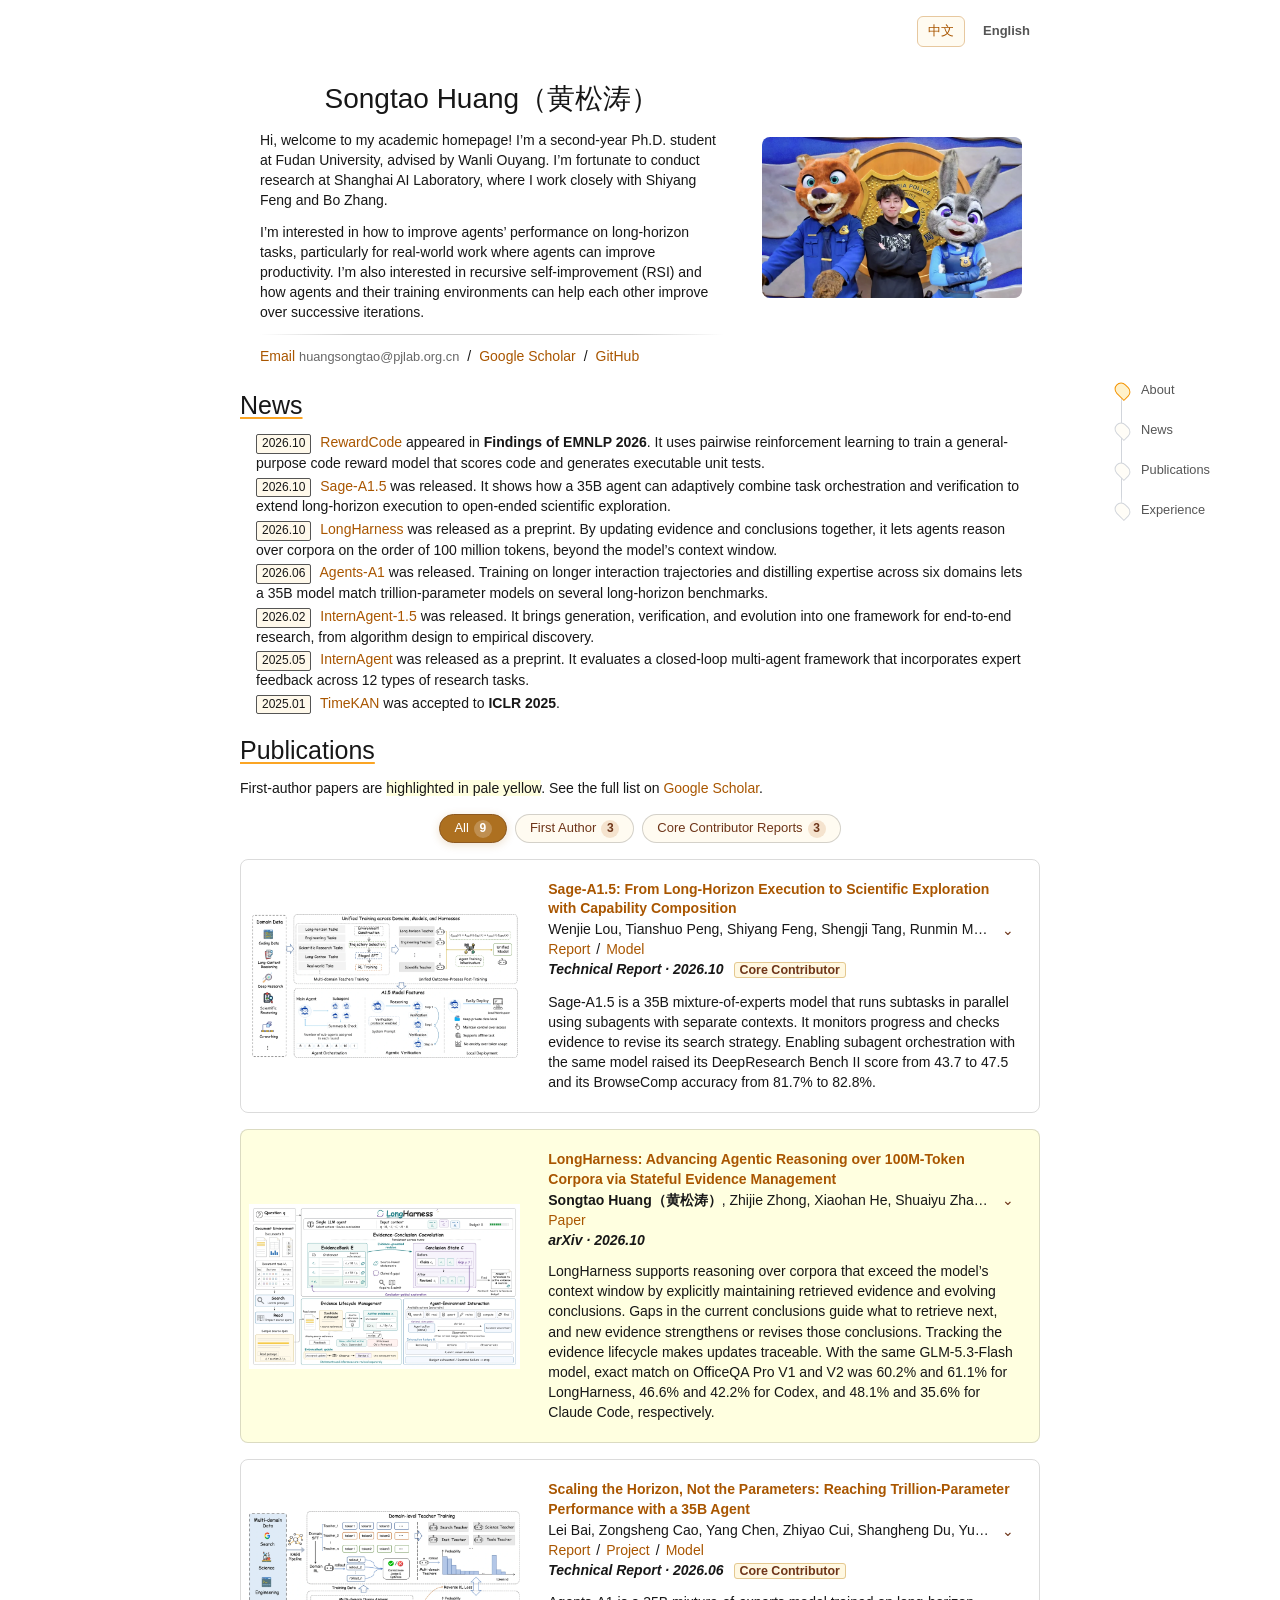
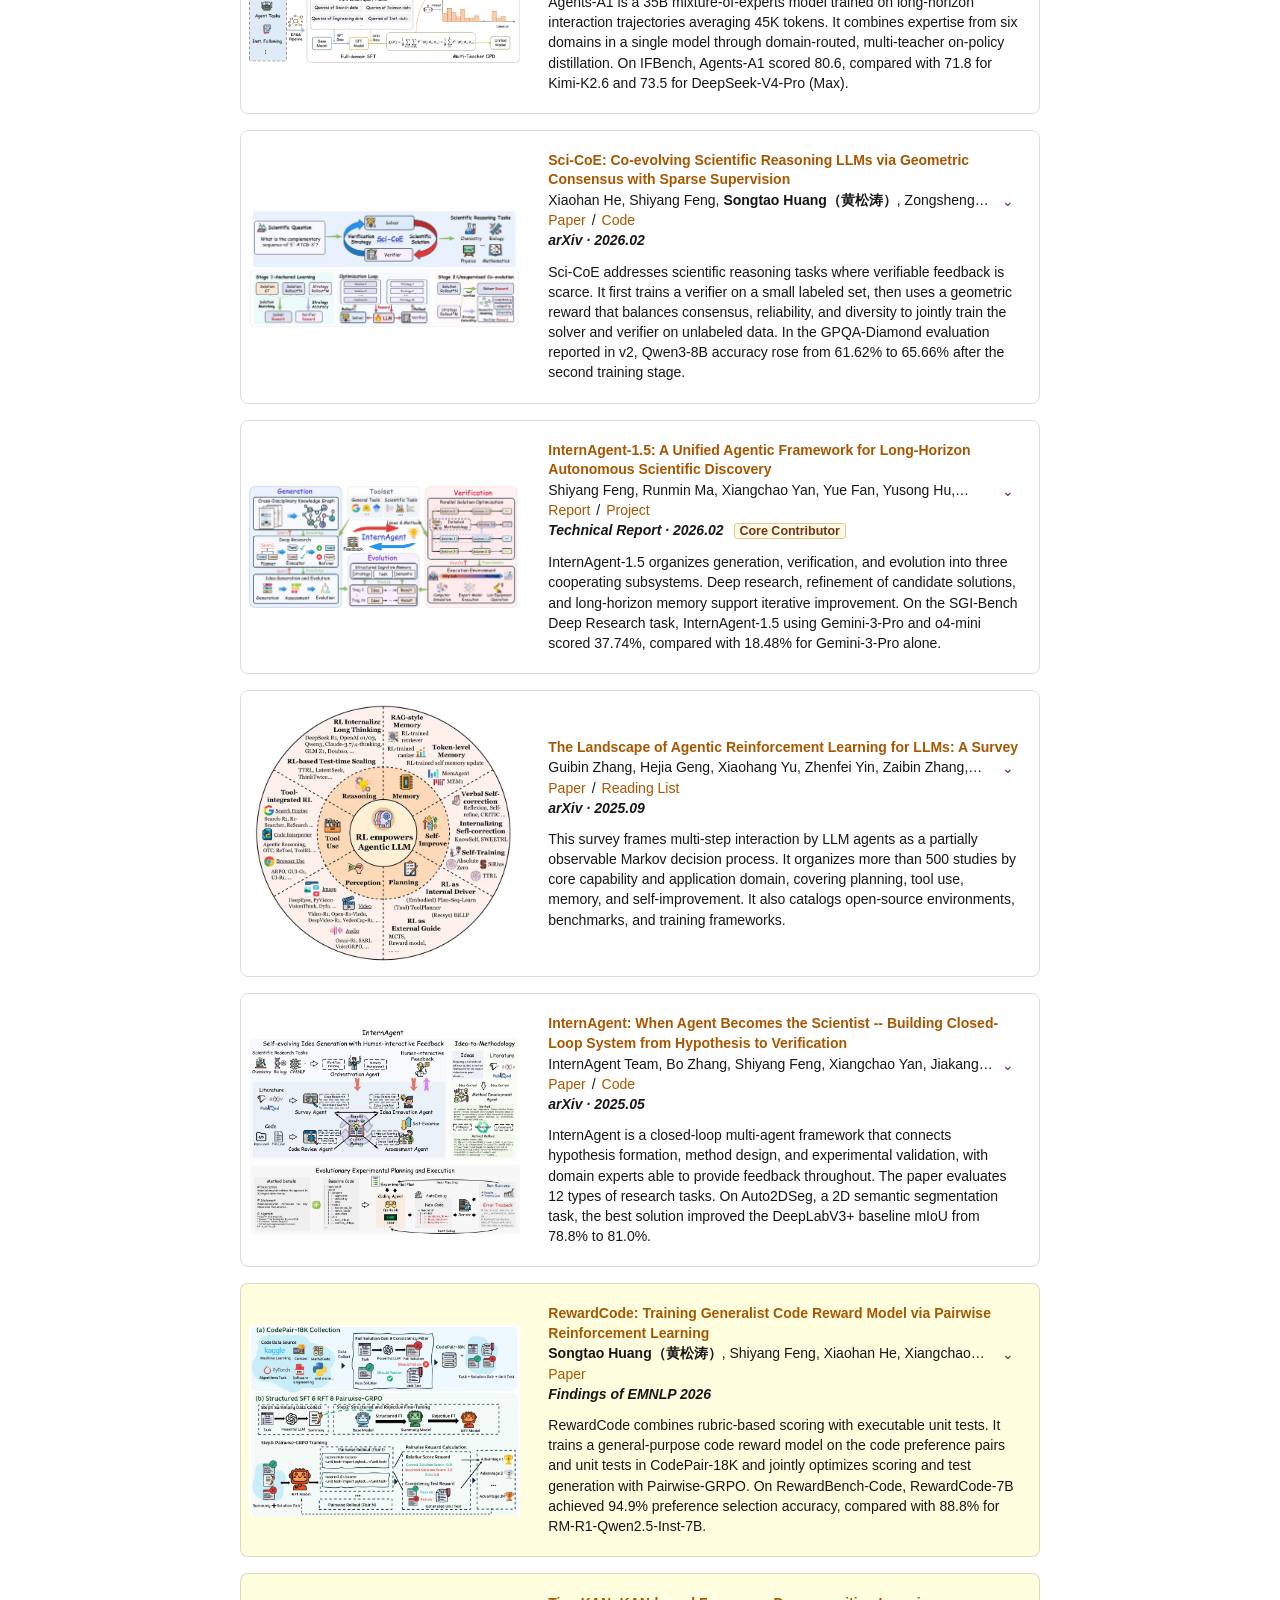
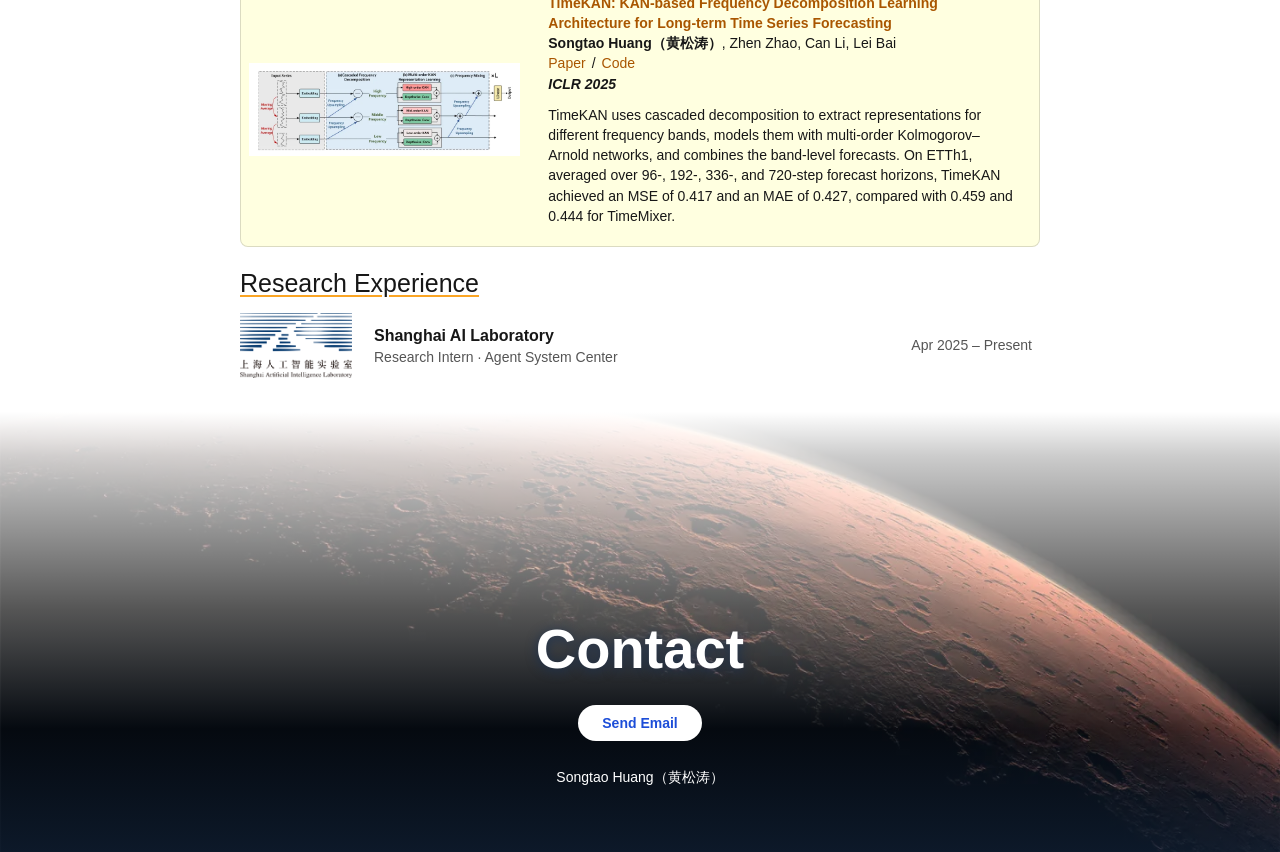
==== index.html @ 09bb874c "Publish academic homepage" ====
<!doctype html>
<html lang="en">
<head>
  <meta charset="utf-8">
  <meta name="viewport" content="width=device-width, initial-scale=1">
  <meta name="description" content="Songtao Huang（黄松涛）’s academic homepage. Research interests include long-horizon agents, agents for real-world work, and recursive self-improvement of agents and their training environments.">
  <meta name="theme-color" content="#ffffff">
  <title>Songtao Huang（黄松涛）</title>
  <link rel="stylesheet" href="stylesheet.css">
  <script src="homepage.js" defer></script>
</head>
<body>
  <a class="skip-link" href="#about">Skip to main content</a>

  <nav class="section-nav" aria-label="Section navigation">
    <a href="#about" aria-current="location">About</a>
    <a href="#news">News</a>
    <a href="#publications">Publications</a>
    <a href="#experience">Experience</a>
  </nav>

  <main class="page">
    <nav class="language-switch" aria-label="Page language">
      <a href="./zh.html" lang="zh-CN" hreflang="zh-CN">中文</a>
      <span aria-current="page">English</span>
    </nav>
    <header class="profile" id="about">
      <div class="profile-content">
        <h1><span lang="en">Songtao Huang</span><span lang="zh-CN">（黄松涛）</span></h1>
        <p>Hi, welcome to my academic homepage! I’m a second-year Ph.D. student at Fudan University, advised by Wanli Ouyang. I’m fortunate to conduct research at Shanghai AI Laboratory, where I work closely with Shiyang Feng and Bo Zhang.</p>
        <p class="bio">I’m interested in how to improve agents’ performance on long-horizon tasks, particularly for real-world work where agents can improve productivity. I’m also interested in recursive self-improvement (RSI) and how agents and their training environments can help each other improve over successive iterations.</p>
        <div class="profile-links" aria-label="Contact and profile links">
          <a href="mailto:huangsongtao@pjlab.org.cn">Email<span class="email-address">huangsongtao@pjlab.org.cn</span></a>
          <span aria-hidden="true">/</span>
          <a href="https://scholar.google.com/citations?user=_vXl5VAAAAAJ">Google Scholar</a>
          <span aria-hidden="true">/</span>
          <a href="https://github.com/huangst21">GitHub</a>
        </div>
      </div>
      <img class="profile-photo" src="media/profile-photo.webp" alt="Photo of Songtao Huang（黄松涛）" width="840" height="521">
    </header>

    <section class="section" id="news" aria-labelledby="news-title">
      <h2 id="news-title">News</h2>
      <ul class="news-list">
        <li><time datetime="2026-10">2026.10</time> <span><a href="#rewardcode">RewardCode</a> appeared in <strong>Findings of EMNLP 2026</strong>. It uses pairwise reinforcement learning to train a general-purpose code reward model that scores code and generates executable unit tests.</span></li>
        <li><time datetime="2026-10">2026.10</time> <span><a href="#sage">Sage-A1.5</a> was released. It shows how a 35B agent can adaptively combine task orchestration and verification to extend long-horizon execution to open-ended scientific exploration.</span></li>
        <li><time datetime="2026-10">2026.10</time> <span><a href="#longharness">LongHarness</a> was released as a preprint. By updating evidence and conclusions together, it lets agents reason over corpora on the order of 100 million tokens, beyond the model’s context window.</span></li>
        <li><time datetime="2026-06">2026.06</time> <span><a href="#agents">Agents-A1</a> was released. Training on longer interaction trajectories and distilling expertise across six domains lets a 35B model match trillion-parameter models on several long-horizon benchmarks.</span></li>
        <li><time datetime="2026-02">2026.02</time> <span><a href="#internagent">InternAgent-1.5</a> was released. It brings generation, verification, and evolution into one framework for end-to-end research, from algorithm design to empirical discovery.</span></li>
        <li><time datetime="2025-05">2025.05</time> <span><a href="#internagent-original">InternAgent</a> was released as a preprint. It evaluates a closed-loop multi-agent framework that incorporates expert feedback across 12 types of research tasks.</span></li>
        <li><time datetime="2025-01">2025.01</time> <span><a href="#timekan">TimeKAN</a> was accepted to <strong>ICLR 2025</strong>.</span></li>
      </ul>
    </section>

    <section class="section" id="publications" aria-labelledby="publications-title">
      <h2 id="publications-title">Publications</h2>
      <p class="publications-intro">First-author papers are <mark>highlighted in pale yellow</mark>. See the full list on <a href="https://scholar.google.com/citations?user=_vXl5VAAAAAJ">Google Scholar</a>.</p>
      <div class="filters" role="group" aria-label="Filter publications" hidden>
        <button type="button" data-filter="all" aria-pressed="true">All<span class="tag-count" aria-hidden="true">9</span></button>
        <button type="button" data-filter="first" aria-pressed="false">First Author<span class="tag-count" aria-hidden="true">3</span></button>
        <button type="button" data-filter="report" aria-pressed="false">Core Contributor Reports<span class="tag-count" aria-hidden="true">3</span></button>
      </div>
      <p id="filter-status" class="sr-only" role="status"></p>
      <div class="paper-list">
        <article class="paper" id="sage" data-category="report" aria-labelledby="sage-title">
          <a class="paper-image" href="media/sage.webp">
            <img src="media/sage.webp" alt="Three-stage training pipeline for Sage-A1.5" width="1800" height="960" loading="lazy">
          </a>
          <div class="paper-content">
            <h3 id="sage-title" lang="en"><a href="https://arxiv.org/abs/2610.28578">Sage-A1.5: From Long-Horizon Execution to Scientific Exploration with Capability Composition</a></h3>
            <div class="author-row">
              <p class="paper-authors" id="sage-authors" lang="en">Wenjie Lou, Tianshuo Peng, Shiyang Feng, Shengji Tang, Runmin Ma, Ruizhe Chen, Jinxin Shi, Haoyang Peng, Fangchen Yu, Zhijie Zhong, Yuhao Zhou, Yue Fan, Yixin Chen, Yiming Wu, Yiheng Wang, Yigeng Jiang, Yichen Jiang, Yi Xie, Xu Guo, Xiaohan He, Tao Hu, <strong>Songtao Huang<span lang="zh-CN">（黄松涛）</span></strong>, Siyu Zhou, Shuaiyu Zhang, Shangheng Du, Qinglong Cao, Kun Li, Jingqi Ye, Hongbin Zhou, Guohang Yan, Zongsheng Cao, Ziyi Wang, Zhuo Liu, Zhiyin Yu, Zhiwang Zhou, Zelin Tan, Yuqing Zhu, Yaoze Zhang, Yang Chen, Xuming He, Xiuliang Liang, Xingjian Guo, Xiang Zhuang, Weiping Shen, Weida Wang, Tianyuan Zhou, Tianlin Ye, Tengyuan Fan, Siyu Yan, Shuo Li, Shuchen Pu, Shengyuan Xu, Shao Zhang, Ran Wei, Qinyuan Qin, Qingyu Yang, Nianchen Deng, Meng Dai, Kuikun Liu, Kaitao Chen, Juncheng Xiao, Jiangning Liu, Jianbiao Mei, Jia Yu, Haonan He, Hangfan Zhang, Cheng Yang, Chen Zhang, Bihao Zhan, Benteng Cheng, Yuqiang Li, Yihao Liu, Yang Yang, Xujun Fu, Xiaosong Wang, Xiangyu Yue, Wenwei Zhang, Shuyue Hu, Pinlong Cai, Mianxin Liu, Lei Bai, Jie Zhou, Jie Hou, Jiamin Wu, Hui Wang, Haijun Li, Guangyu Wang, Dongzhan Zhou, Chunfeng Song, Chao Yang, Biqing Qi, Xing Xie, Dahua Lin, Bowen Zhou, Xiangchao Yan, Wenlong Zhang, Shufei Zhang, Peng Ye, Bo Zhang</p>
              <button class="author-toggle" type="button" aria-controls="sage-authors" aria-expanded="false" aria-label="Expand author list" hidden>⌄</button>
            </div>
            <div class="paper-links"><a href="https://arxiv.org/abs/2610.28578">Report</a> <span aria-hidden="true">/</span> <a href="https://huggingface.co/InternScience/Sage-A1.5">Model</a></div>
            <p class="paper-meta">Technical Report · <time datetime="2026-10">2026.10</time> <span class="core-contributor" lang="en">Core Contributor</span></p>
            <p class="paper-description">Sage-A1.5 is a 35B mixture-of-experts model that runs subtasks in parallel using subagents with separate contexts. It monitors progress and checks evidence to revise its search strategy. Enabling subagent orchestration with the same model raised its DeepResearch Bench II score from 43.7 to 47.5 and its BrowseComp accuracy from 81.7% to 82.8%.</p>
          </div>
        </article>
        <article class="paper featured" id="longharness" data-category="first" aria-labelledby="longharness-title">
          <a class="paper-image" href="media/longharness-figure-2.webp">
            <img src="media/longharness-figure-2.webp" alt="LongHarness Figure 2, joint updates to the evidence store and conclusion state" width="1912" height="1160" loading="lazy">
          </a>
          <div class="paper-content">
            <h3 id="longharness-title" lang="en"><a href="https://arxiv.org/abs/2610.13075">LongHarness: Advancing Agentic Reasoning over 100M-Token Corpora via Stateful Evidence Management</a></h3>
            <div class="author-row">
              <p class="paper-authors" id="longharness-authors" lang="en"><strong>Songtao Huang<span lang="zh-CN">（黄松涛）</span></strong>, Zhijie Zhong, Xiaohan He, Shuaiyu Zhang, Zhiyin Yu, Li Kang, Heng Zhou, Yutao Fan, Xiangchao Yan, Bo Zhang, Shiyang Feng</p>
              <button class="author-toggle" type="button" aria-controls="longharness-authors" aria-expanded="false" aria-label="Expand author list" hidden>⌄</button>
            </div>
            <div class="paper-links"><a href="https://arxiv.org/abs/2610.13075">Paper</a></div>
            <p class="paper-meta">arXiv · <time datetime="2026-10">2026.10</time></p>
            <p class="paper-description">LongHarness supports reasoning over corpora that exceed the model’s context window by explicitly maintaining retrieved evidence and evolving conclusions. Gaps in the current conclusions guide what to retrieve next, and new evidence strengthens or revises those conclusions. Tracking the evidence lifecycle makes updates traceable. With the same GLM-5.3-Flash model, exact match on OfficeQA Pro V1 and V2 was 60.2% and 61.1% for LongHarness, 46.6% and 42.2% for Codex, and 48.1% and 35.6% for Claude Code, respectively.</p>
          </div>
        </article>
        <article class="paper" id="agents" data-category="report" aria-labelledby="agents-title">
          <a class="paper-image" href="media/agents.webp">
            <img src="media/agents.webp" alt="Multi-domain teacher training and distillation pipeline for Agents-A1" width="1800" height="1008" loading="lazy">
          </a>
          <div class="paper-content">
            <h3 id="agents-title" lang="en"><a href="https://arxiv.org/abs/2606.30616">Scaling the Horizon, Not the Parameters: Reaching Trillion-Parameter Performance with a 35B Agent</a></h3>
            <div class="author-row">
              <p class="paper-authors" id="agents-authors" lang="en">Lei Bai, Zongsheng Cao, Yang Chen, Zhiyao Cui, Shangheng Du, Yue Fan, Shiyang Feng, Zijie Guo, Haonan He, Liang He, Xiaohan He, Shuyue Hu, Yusong Hu, <strong>Songtao Huang<span lang="zh-CN">（黄松涛）</span></strong>, Yichen Jiang, Hao Li, Xin Li, Dahua Lin, Weihao Lin, Fenghua Ling, Dongrui Liu, Zhuo Liu, Wenjie Lou, Runmin Ma, Chunjiang Mu, Haoyang Peng, Tianshuo Peng, Jinxin Shi, Luohe Shi, Boyuan Sun, Zelin Tan, Shengji Tang, Yan Teng, Qianyi Wang, Xiaosong Wang, Yiming Wu, Yi Xie, Xiangchao Yan, Jingqi Ye, Peng Ye, Fangchen Yu, Jiakang Yuan, Bihao Zhan, Bo Zhang, Chen Zhang, Shufei Zhang, Shuaiyu Zhang, Wenlong Zhang, Yiqun Zhang, Junpeng Zhao, Zhijie Zhong, Bowen Zhou, Yuhao Zhou</p>
              <button class="author-toggle" type="button" aria-controls="agents-authors" aria-expanded="false" aria-label="Expand author list" hidden>⌄</button>
            </div>
            <div class="paper-links"><a href="https://arxiv.org/abs/2606.30616">Report</a> <span aria-hidden="true">/</span> <a href="https://github.com/InternScience/Agents-A1">Project</a> <span aria-hidden="true">/</span> <a href="https://huggingface.co/InternScience/Agents-A1">Model</a></div>
            <p class="paper-meta">Technical Report · <time datetime="2026-06">2026.06</time> <span class="core-contributor" lang="en">Core Contributor</span></p>
            <p class="paper-description">Agents-A1 is a 35B mixture-of-experts model trained on long-horizon interaction trajectories averaging 45K tokens. It combines expertise from six domains in a single model through domain-routed, multi-teacher on-policy distillation. On IFBench, Agents-A1 scored 80.6, compared with 71.8 for Kimi-K2.6 and 73.5 for DeepSeek-V4-Pro (Max).</p>
          </div>
        </article>
        <article class="paper" id="scicoe" data-category="other" aria-labelledby="scicoe-title">
          <a class="paper-image" href="media/scicoe.webp">
            <img src="media/scicoe.webp" alt="Two-stage co-training pipeline for Sci-CoE" width="1100" height="521" loading="lazy">
          </a>
          <div class="paper-content">
            <h3 id="scicoe-title" lang="en"><a href="https://arxiv.org/abs/2602.12164">Sci-CoE: Co-evolving Scientific Reasoning LLMs via Geometric Consensus with Sparse Supervision</a></h3>
            <div class="author-row">
              <p class="paper-authors" id="scicoe-authors" lang="en">Xiaohan He, Shiyang Feng, <strong>Songtao Huang<span lang="zh-CN">（黄松涛）</span></strong>, Zongsheng Cao, Bin Wang, Bo Zhang</p>
              <button class="author-toggle" type="button" aria-controls="scicoe-authors" aria-expanded="false" aria-label="Expand author list" hidden>⌄</button>
            </div>
            <div class="paper-links"><a href="https://arxiv.org/abs/2602.12164">Paper</a> <span aria-hidden="true">/</span> <a href="https://github.com/InternScience/Sci-CoE">Code</a></div>
            <p class="paper-meta">arXiv · <time datetime="2026-02">2026.02</time></p>
            <p class="paper-description">Sci-CoE addresses scientific reasoning tasks where verifiable feedback is scarce. It first trains a verifier on a small labeled set, then uses a geometric reward that balances consensus, reliability, and diversity to jointly train the solver and verifier on unlabeled data. In the GPQA-Diamond evaluation reported in v2, Qwen3-8B accuracy rose from 61.62% to 65.66% after the second training stage.</p>
          </div>
        </article>
        <article class="paper" id="internagent" data-category="report" aria-labelledby="internagent-title">
          <a class="paper-image" href="media/intern.webp">
            <img src="media/intern.webp" alt="Generation, verification, and iteration in InternAgent-1.5" width="1100" height="499" loading="lazy">
          </a>
          <div class="paper-content">
            <h3 id="internagent-title" lang="en"><a href="https://arxiv.org/abs/2602.08990">InternAgent-1.5: A Unified Agentic Framework for Long-Horizon Autonomous Scientific Discovery</a></h3>
            <div class="author-row">
              <p class="paper-authors" id="internagent-authors" lang="en">Shiyang Feng, Runmin Ma, Xiangchao Yan, Yue Fan, Yusong Hu, <strong>Songtao Huang<span lang="zh-CN">（黄松涛）</span></strong>, Shuaiyu Zhang, Zongsheng Cao, Tianshuo Peng, Jiakang Yuan, Zijie Guo, Zhijie Zhong, Shangheng Du, Weida Wang, Jinxin Shi, Yuhao Zhou, Xiaohan He, Zhiyin Yu, Fangchen Yu, Qihao Zheng, Jiamin Wu, Mianxin Liu, Chi Zhang, Shaowei Hou, Shuya Li, Yankai Jiang, Wenjie Lou, Lilong Wang, Zifu Wang, Jiong Wang, Wanghan Xu, Yue Deng, Dongrui Liu, Yiheng Wang, Wenlong Zhang, Fenghua Ling, Shufei Zhang, Xiaosong Wang, Shuangjia Zheng, Xun Huang, Siqi Sun, Shuyue Hu, Peng Ye, Chunfeng Song, Bin Wang, Conghui He, Yihao Liu, Xin Li, Qibin Hou, Tao Chen, Xiangyu Yue, Bin Wang, Liang He, Dahua Lin, Bowen Zhou, Bo Zhang, Lei Bai</p>
              <button class="author-toggle" type="button" aria-controls="internagent-authors" aria-expanded="false" aria-label="Expand author list" hidden>⌄</button>
            </div>
            <div class="paper-links"><a href="https://arxiv.org/abs/2602.08990">Report</a> <span aria-hidden="true">/</span> <a href="https://github.com/InternScience/InternAgent">Project</a></div>
            <p class="paper-meta">Technical Report · <time datetime="2026-02">2026.02</time> <span class="core-contributor" lang="en">Core Contributor</span></p>
            <p class="paper-description">InternAgent-1.5 organizes generation, verification, and evolution into three cooperating subsystems. Deep research, refinement of candidate solutions, and long-horizon memory support iterative improvement. On the SGI-Bench Deep Research task, InternAgent-1.5 using Gemini-3-Pro and o4-mini scored 37.74%, compared with 18.48% for Gemini-3-Pro alone.</p>
          </div>
        </article>
        <article class="paper" id="landscape" data-category="other" aria-labelledby="landscape-title">
          <a class="paper-image" href="media/landscape.webp">
            <img src="media/landscape.webp" alt="Taxonomy of agent capabilities in the survey on reinforcement learning for LLM agents" width="725" height="720" loading="lazy">
          </a>
          <div class="paper-content">
            <h3 id="landscape-title" lang="en"><a href="https://arxiv.org/abs/2509.02547">The Landscape of Agentic Reinforcement Learning for LLMs: A Survey</a></h3>
            <div class="author-row">
              <p class="paper-authors" id="landscape-authors" lang="en">Guibin Zhang, Hejia Geng, Xiaohang Yu, Zhenfei Yin, Zaibin Zhang, Zelin Tan, Heng Zhou, Zhongzhi Li, Xiangyuan Xue, Yijiang Li, Yifan Zhou, Yang Chen, Chen Zhang, Yutao Fan, Zihu Wang, <strong>Songtao Huang<span lang="zh-CN">（黄松涛）</span></strong>, Francisco Piedrahita-Velez, Yue Liao, Hongru Wang, Mengyue Yang, Heng Ji, Jun Wang, Shuicheng Yan, Philip Torr, Lei Bai</p>
              <button class="author-toggle" type="button" aria-controls="landscape-authors" aria-expanded="false" aria-label="Expand author list" hidden>⌄</button>
            </div>
            <div class="paper-links"><a href="https://arxiv.org/abs/2509.02547">Paper</a> <span aria-hidden="true">/</span> <a href="https://github.com/xhyumiracle/Awesome-AgenticLLM-RL-Papers">Reading List</a></div>
            <p class="paper-meta">arXiv · <time datetime="2025-09">2025.09</time></p>
            <p class="paper-description">This survey frames multi-step interaction by LLM agents as a partially observable Markov decision process. It organizes more than 500 studies by core capability and application domain, covering planning, tool use, memory, and self-improvement. It also catalogs open-source environments, benchmarks, and training frameworks.</p>
          </div>
        </article>
        <article class="paper" id="internagent-original" data-category="other" aria-labelledby="internagent-original-title">
          <a class="paper-image" href="media/internagent-original.webp">
            <img src="media/internagent-original.webp" alt="The InternAgent research loop from hypothesis to experimental validation" width="897" height="690" loading="lazy">
          </a>
          <div class="paper-content">
            <h3 id="internagent-original-title" lang="en"><a href="https://arxiv.org/abs/2505.16938">InternAgent: When Agent Becomes the Scientist -- Building Closed-Loop System from Hypothesis to Verification</a></h3>
            <div class="author-row">
              <p class="paper-authors" id="internagent-original-authors" lang="en">InternAgent Team, Bo Zhang, Shiyang Feng, Xiangchao Yan, Jiakang Yuan, Runmin Ma, Yusong Hu, Zhiyin Yu, Xiaohan He, <strong>Songtao Huang<span lang="zh-CN">（黄松涛）</span></strong>, Shaowei Hou, Zheng Nie, Zhilong Wang, Jinyao Liu, Tianshuo Peng, Peng Ye, Dongzhan Zhou, Shufei Zhang, Xiaosong Wang, Yilan Zhang, Meng Li, Zhongying Tu, Xiangyu Yue, Wangli Ouyang, Bowen Zhou, Lei Bai</p>
              <button class="author-toggle" type="button" aria-controls="internagent-original-authors" aria-expanded="false" aria-label="Expand author list" hidden>⌄</button>
            </div>
            <div class="paper-links"><a href="https://arxiv.org/abs/2505.16938">Paper</a> <span aria-hidden="true">/</span> <a href="https://github.com/Alpha-Innovator/NovelSeek">Code</a></div>
            <p class="paper-meta">arXiv · <time datetime="2025-05">2025.05</time></p>
            <p class="paper-description">InternAgent is a closed-loop multi-agent framework that connects hypothesis formation, method design, and experimental validation, with domain experts able to provide feedback throughout. The paper evaluates 12 types of research tasks. On Auto2DSeg, a 2D semantic segmentation task, the best solution improved the DeepLabV3+ baseline mIoU from 78.8% to 81.0%.</p>
          </div>
        </article>
        <article class="paper featured" id="rewardcode" data-category="first" aria-labelledby="rewardcode-title">
          <a class="paper-image" href="media/rewardcode-figure-2.webp">
            <img src="media/rewardcode-figure-2.webp" alt="RewardCode Figure 2, CodePair-18K construction and pairwise reinforcement learning" width="1732" height="1220" loading="lazy">
          </a>
          <div class="paper-content">
            <h3 id="rewardcode-title" lang="en"><a href="https://aclanthology.org/2026.findings-emnlp.448/">RewardCode: Training Generalist Code Reward Model via Pairwise Reinforcement Learning</a></h3>
            <div class="author-row">
              <p class="paper-authors" id="rewardcode-authors" lang="en"><strong>Songtao Huang<span lang="zh-CN">（黄松涛）</span></strong>, Shiyang Feng, Xiaohan He, Xiangchao Yan, Bo Zhang, Lei Bai</p>
              <button class="author-toggle" type="button" aria-controls="rewardcode-authors" aria-expanded="false" aria-label="Expand author list" hidden>⌄</button>
            </div>
            <div class="paper-links"><a href="https://aclanthology.org/2026.findings-emnlp.448/">Paper</a></div>
            <p class="paper-meta">Findings of EMNLP 2026</p>
            <p class="paper-description">RewardCode combines rubric-based scoring with executable unit tests. It trains a general-purpose code reward model on the code preference pairs and unit tests in CodePair-18K and jointly optimizes scoring and test generation with Pairwise-GRPO. On RewardBench-Code, RewardCode-7B achieved 94.9% preference selection accuracy, compared with 88.8% for RM-R1-Qwen2.5-Inst-7B.</p>
          </div>
        </article>
        <article class="paper featured" id="timekan" data-category="first" aria-labelledby="timekan-title">
          <a class="paper-image" href="media/timekan.webp">
            <img src="media/timekan.webp" alt="TimeKAN architecture for frequency decomposition, frequency-band modeling, and forecast reconstruction" width="840" height="288" loading="lazy">
          </a>
          <div class="paper-content">
            <h3 id="timekan-title" lang="en"><a href="https://arxiv.org/abs/2502.06910">TimeKAN: KAN-based Frequency Decomposition Learning Architecture for Long-term Time Series Forecasting</a></h3>
            <div class="author-row">
              <p class="paper-authors" id="timekan-authors" lang="en"><strong>Songtao Huang<span lang="zh-CN">（黄松涛）</span></strong>, Zhen Zhao, Can Li, Lei Bai</p>
              <button class="author-toggle" type="button" aria-controls="timekan-authors" aria-expanded="false" aria-label="Expand author list" hidden>⌄</button>
            </div>
            <div class="paper-links"><a href="https://arxiv.org/abs/2502.06910">Paper</a> <span aria-hidden="true">/</span> <a href="https://github.com/huangst21/TimeKAN">Code</a></div>
            <p class="paper-meta">ICLR 2025</p>
            <p class="paper-description">TimeKAN uses cascaded decomposition to extract representations for different frequency bands, models them with multi-order Kolmogorov–Arnold networks, and combines the band-level forecasts. On ETTh1, averaged over 96-, 192-, 336-, and 720-step forecast horizons, TimeKAN achieved an MSE of 0.417 and an MAE of 0.427, compared with 0.459 and 0.444 for TimeMixer.</p>
          </div>
        </article>
      </div>
    </section>

    <section class="section" id="experience" aria-labelledby="experience-title">
      <h2 id="experience-title">Research Experience</h2>
      <article class="experience">
        <img class="experience-logo" src="media/shanghai-ai-lab-logo.png" alt="" width="2066" height="1190" loading="lazy">
        <div class="experience-details">
          <h3>Shanghai AI Laboratory</h3>
          <p class="experience-role" lang="en">Research Intern · Agent System Center</p>
        </div>
        <p class="experience-date"><time datetime="2025-04">Apr 2025</time> – Present</p>
      </article>
    </section>

  </main>
  <footer class="site-footer">
    <img src="media/mountain.webp" alt="" loading="lazy">
    <h2>Contact</h2>
    <a class="footer-contact" href="mailto:huangsongtao@pjlab.org.cn">Send Email</a>
    <p>Songtao Huang（黄松涛）</p>
  </footer>
  <dialog class="figure-dialog" aria-labelledby="figure-caption">
    <button class="figure-close" type="button" aria-label="Close figure" autofocus>×</button>
    <figure>
      <img class="figure-full" alt="">
      <figcaption id="figure-caption"></figcaption>
    </figure>
  </dialog>
  <a class="back-to-top" href="#about" aria-label="Back to top" hidden>↑</a>
</body>
</html>
---- stylesheet.css ----
:root {
  color-scheme: light;
  --orange: #f49300;
  --orange-text: #a95600;
  --brown: #6e3519;
  --line: rgb(0 0 0 / 14%);
  --font: 'Lato', Verdana, 'PingFang SC', 'Microsoft YaHei', 'Noto Sans CJK SC', sans-serif;
}

* { box-sizing: border-box; }
[hidden] { display: none !important; }
html { scroll-behavior: smooth; }
body { margin: 8px; background: #fff; color: #171717; font: 0.875rem/1.44 var(--font); }
a { color: var(--orange-text); text-decoration: none; }
a:hover, a:focus { color: var(--brown); text-decoration: underline; }
:focus-visible { outline: 2px solid var(--orange-text); outline-offset: 3px; }
[id] { scroll-margin-top: 24px; }
.sr-only { position: absolute; width: 1px; height: 1px; overflow: hidden; clip-path: inset(50%); white-space: nowrap; }
.skip-link { position: fixed; z-index: 10; top: 8px; left: 8px; padding: 6px 12px; background: #fff; transform: translateY(-180%); }
.skip-link:focus { transform: translateY(0); }

.page { width: 100%; max-width: 800px; margin-inline: auto; }
.language-switch { display: flex; justify-content: flex-end; align-items: center; gap: 8px; padding: 8px 0 0; font-size: .8125rem; }
.language-switch > * { padding: 5px 10px; border-radius: 6px; }
.language-switch [aria-current='page'] { color: #555; font-weight: bold; }
.language-switch a { border: 1px solid #e7c89f; background: #fffbf1; }
.language-switch a:hover { background: #fff1ca; }
.profile { display: grid; grid-template-columns: 68fr 40fr; align-items: center; }
.profile-content { padding: 20px; }
.profile h1 { margin: .5em 0; text-align: center; font-size: 1.75rem; font-weight: 400; line-height: 1.25; }
.profile h1 span { white-space: nowrap; }
.profile p { margin: .8em 0; }
.profile-links { position: relative; display: flex; flex-wrap: wrap; align-items: center; gap: 2px 8px; padding-top: 10px; line-height: 1.8; }
.profile-links::before { content: ''; position: absolute; inset: 0 0 auto; height: 1px; background: linear-gradient(to right, transparent, #ccc 20%, #ccc 80%, transparent); }
.profile-links .email-address { margin-left: 4px; font-size: .8rem; color: #666; overflow-wrap: anywhere; }
.profile-photo { display: block; width: 90%; max-width: 260px; height: auto; justify-self: center; border-radius: 8px; }

.section-nav { position: fixed; z-index: 3; top: 50%; left: calc(50% + 470px); display: grid; gap: 18px; transform: translateY(-50%); }
.section-nav::before { content: ''; position: absolute; inset: 9px auto 9px 11px; width: 1px; background: linear-gradient(transparent, #d1d5db 12%, #d1d5db 88%, transparent); }
.section-nav a { position: relative; display: flex; align-items: center; min-height: 22px; color: #555; white-space: nowrap; font-size: .8rem; }
.section-nav a::before { content: ''; width: 11px; height: 15px; margin: 0 12px 0 6px; border: 1px solid #d1d5db; border-radius: 999px 999px 999px 2px; background: #fffdf7; transform: rotate(-45deg); }
.section-nav a:is(:hover, [aria-current])::before { border-color: var(--orange); background: #fff1ca; }

.section { margin-bottom: 20px; }
.section h2 { margin: 0; font-size: 1.5625rem; line-height: 1.3; font-weight: 400; text-decoration: underline; text-decoration-color: #fba524; text-underline-offset: 3px; }
.news-list { margin: 12px 0 0; padding: 0 2%; list-style: none; line-height: 1.4; }
.news-list li { margin: 3px 0; }
.news-list time { display: inline-block; margin-right: 5px; padding: 0 5px 1px; border: 1px solid #555; border-radius: 2px; background: #fff9eb; font-size: .75rem; font-variant-numeric: tabular-nums; }
.publications-intro { margin: .8em 0; }
.publications-intro mark { color: inherit; background: lightyellow; }

.filters { display: flex; justify-content: center; flex-wrap: wrap; gap: 8px; margin: 16px auto 0; }
.filters button { padding: 4px 14px; border: 1px solid rgb(17 17 17 / 18%); border-radius: 20px; background: #fffbf1; color: var(--brown); font: inherit; font-size: .8125rem; cursor: pointer; }
.filters button[aria-pressed='true'] { border-color: #8d5920; background: #ad7020; color: #fff; box-shadow: 0 2px 8px rgb(173 112 32 / 22%); }
.filters button:hover { border-color: var(--brown); }
.tag-count { display: inline-grid; place-items: center; min-width: 18px; height: 18px; margin-left: 5px; border-radius: 50%; background: rgb(190 108 26 / 16%); font-size: .75rem; font-weight: bold; }
.filters button[aria-pressed='true'] .tag-count { background: rgb(255 255 255 / 22%); }
.paper-list { display: grid; gap: 16px; margin-top: 16px; }
.paper { display: grid; grid-template-columns: 36% minmax(0, 1fr); align-items: center; border: 1px solid var(--line); border-radius: 8px; }
.paper.featured { background: lightyellow; }
.paper-image { display: block; min-width: 0; padding: 8px; cursor: zoom-in; }
.paper-image img { display: block; width: 100%; height: auto; }
.figure-dialog { position: relative; width: min(1120px, calc(100% - 24px)); max-height: calc(100dvh - 24px); padding: 36px 12px 12px; border: 1px solid var(--line); border-radius: 8px; background: #fff; }
.figure-dialog::backdrop { background: rgb(0 0 0 / 68%); }
.figure-dialog figure { margin: 0; text-align: center; }
.figure-full { display: block; width: 100%; height: auto; max-height: calc(100dvh - 100px); object-fit: contain; }
.figure-dialog figcaption { margin-top: 8px; color: #555; }
.figure-close { position: absolute; top: 4px; right: 7px; width: 30px; height: 30px; border: 0; border-radius: 4px; background: #fff8e2; color: var(--brown); font-size: 1.3rem; cursor: pointer; }
.paper-content { min-width: 0; padding: 20px; }
.paper h3 { margin: 0; font-size: inherit; line-height: 1.4; }
.paper h3 a { color: var(--orange-text); }
.paper h3 a:hover { color: var(--brown); }
.paper p, .paper-links { margin: 0; }
.paper .paper-description { margin-top: .8em; }
.paper-links { display: flex; flex-wrap: wrap; gap: 0 6px; }
.paper-meta { font-style: italic; font-weight: 700; }
.core-contributor { margin-left: 6px; padding: 0 5px; border: 1px solid #e4c890; border-radius: 3px; background: #fff8e2; color: var(--brown); font-size: .78rem; font-style: normal; white-space: nowrap; }
.author-row { position: relative; }
.author-row:has(.author-toggle:not([hidden])) { padding-right: 24px; }
.author-row.is-collapsible:not(.is-expanded) .paper-authors { display: -webkit-box; -webkit-box-orient: vertical; -webkit-line-clamp: 1; line-clamp: 1; overflow: hidden; }
.author-toggle { position: absolute; top: 0; right: 0; width: 22px; height: 22px; padding: 0; border: 0; background: transparent; color: var(--brown); font: inherit; cursor: pointer; }

.experience {
  display: grid;
  grid-template-columns: 112px minmax(0, 1fr) auto;
  align-items: center;
  gap: 8px 22px;
  padding-block: 14px;
  padding-inline-end: 8px;
}
.experience-logo { display: block; width: 100%; height: auto; }
.experience h3 { margin: 0; font-size: 1rem; }
.experience p { margin: 0; color: #555; }
.experience-date { white-space: nowrap; font-variant-numeric: tabular-nums; }
.site-footer { position: relative; display: grid; justify-items: center; align-content: end; min-height: 440px; margin: 20px -8px -8px; padding: 42px 24px 65px; overflow: hidden; isolation: isolate; color: #fff; background: #3f5876; text-align: center; }
.site-footer img { position: absolute; inset: 0; z-index: -2; width: 100%; height: 100%; object-fit: cover; }
.site-footer::before { content: ''; position: absolute; inset: 0; z-index: -1; background: linear-gradient(#fff, #fffc 10%, #fff5 45%, #12233a45 72%, #12233ab5); }
.site-footer h2 { margin: 0 0 15px; font-size: clamp(2rem, 5vw, 3.5rem); text-shadow: 0 2px 12px #1c304e; }
.site-footer .footer-contact { padding: 8px 24px; border-radius: 999px; color: #1d4ed8; background: #fff; font-weight: bold; }
.site-footer p { margin: 26px 0 0; }
.back-to-top { position: fixed; z-index: 2; right: 24px; bottom: 24px; display: grid; place-items: center; width: 39px; height: 39px; border-radius: 50%; background: #ffedc0; color: var(--brown); box-shadow: 0 2px 7px #0002; font-size: 1.14rem; }

@media (max-width: 1120px), (max-height: 560px) { .section-nav { display: none; } }
@media (max-width: 680px) {
  .page { padding-inline: 8px; }
  .profile { grid-template-columns: minmax(0, 1fr) 102px; }
  .profile-content { padding: 12px 12px 12px 0; }
  .profile h1 { text-align: left; }
  .profile h1 span[lang="en"] { display: block; font-size: .8em; }
  .profile-photo { width: 100%; }
  .paper-content { padding: 14px 10px; }
  .site-footer { min-height: 330px; padding-bottom: 42px; }
}
@media (max-width: 440px) {
  .experience { grid-template-columns: 84px minmax(0, 1fr); gap: 2px 14px; }
  .experience-logo { grid-row: span 2; }
  .experience-date { grid-column: 2; }
  .paper { grid-template-columns: 1fr; }
  .paper-image { padding-bottom: 0; }
  .paper-content { padding: 10px 14px 14px; }
}
@media (prefers-reduced-motion: reduce) { html { scroll-behavior: auto; } }
@media print {
  .section-nav, .language-switch, .filters, .skip-link, .site-footer, .back-to-top { display: none; }
  .paper { break-inside: avoid; }
}
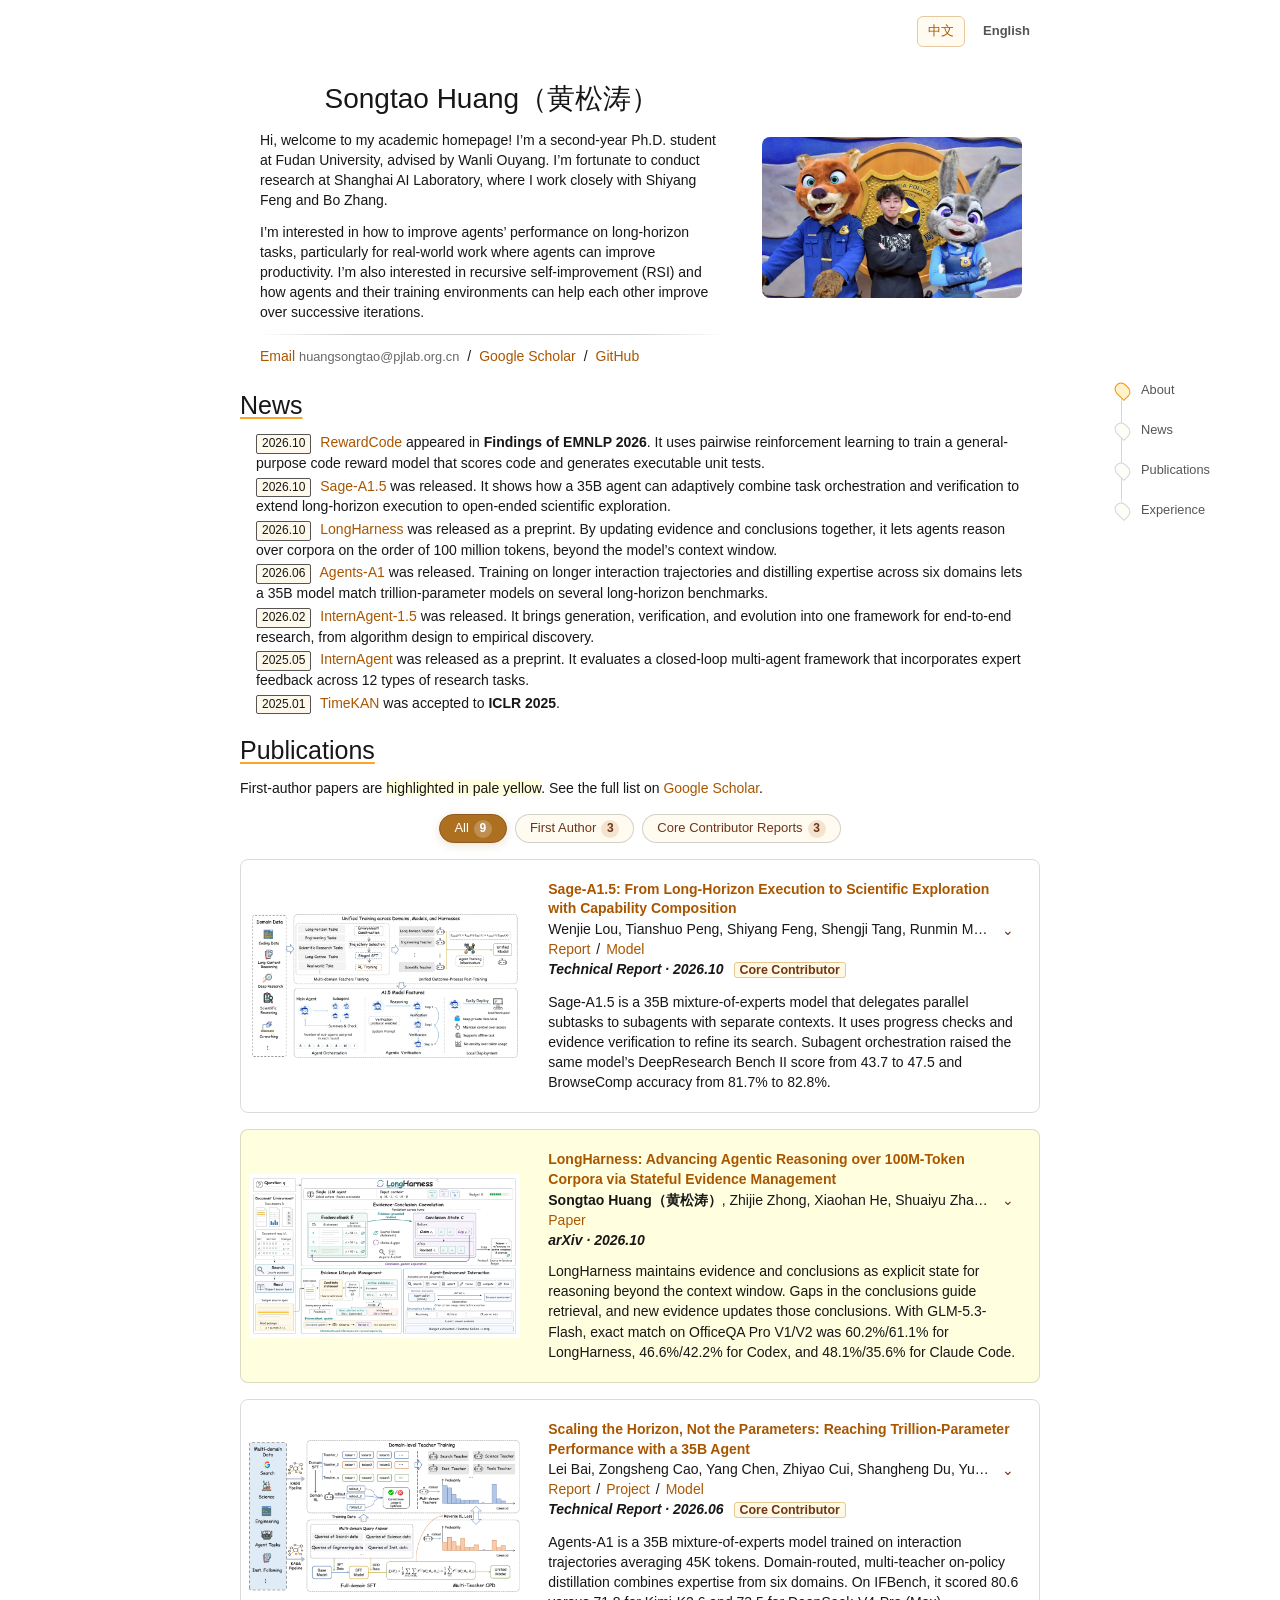
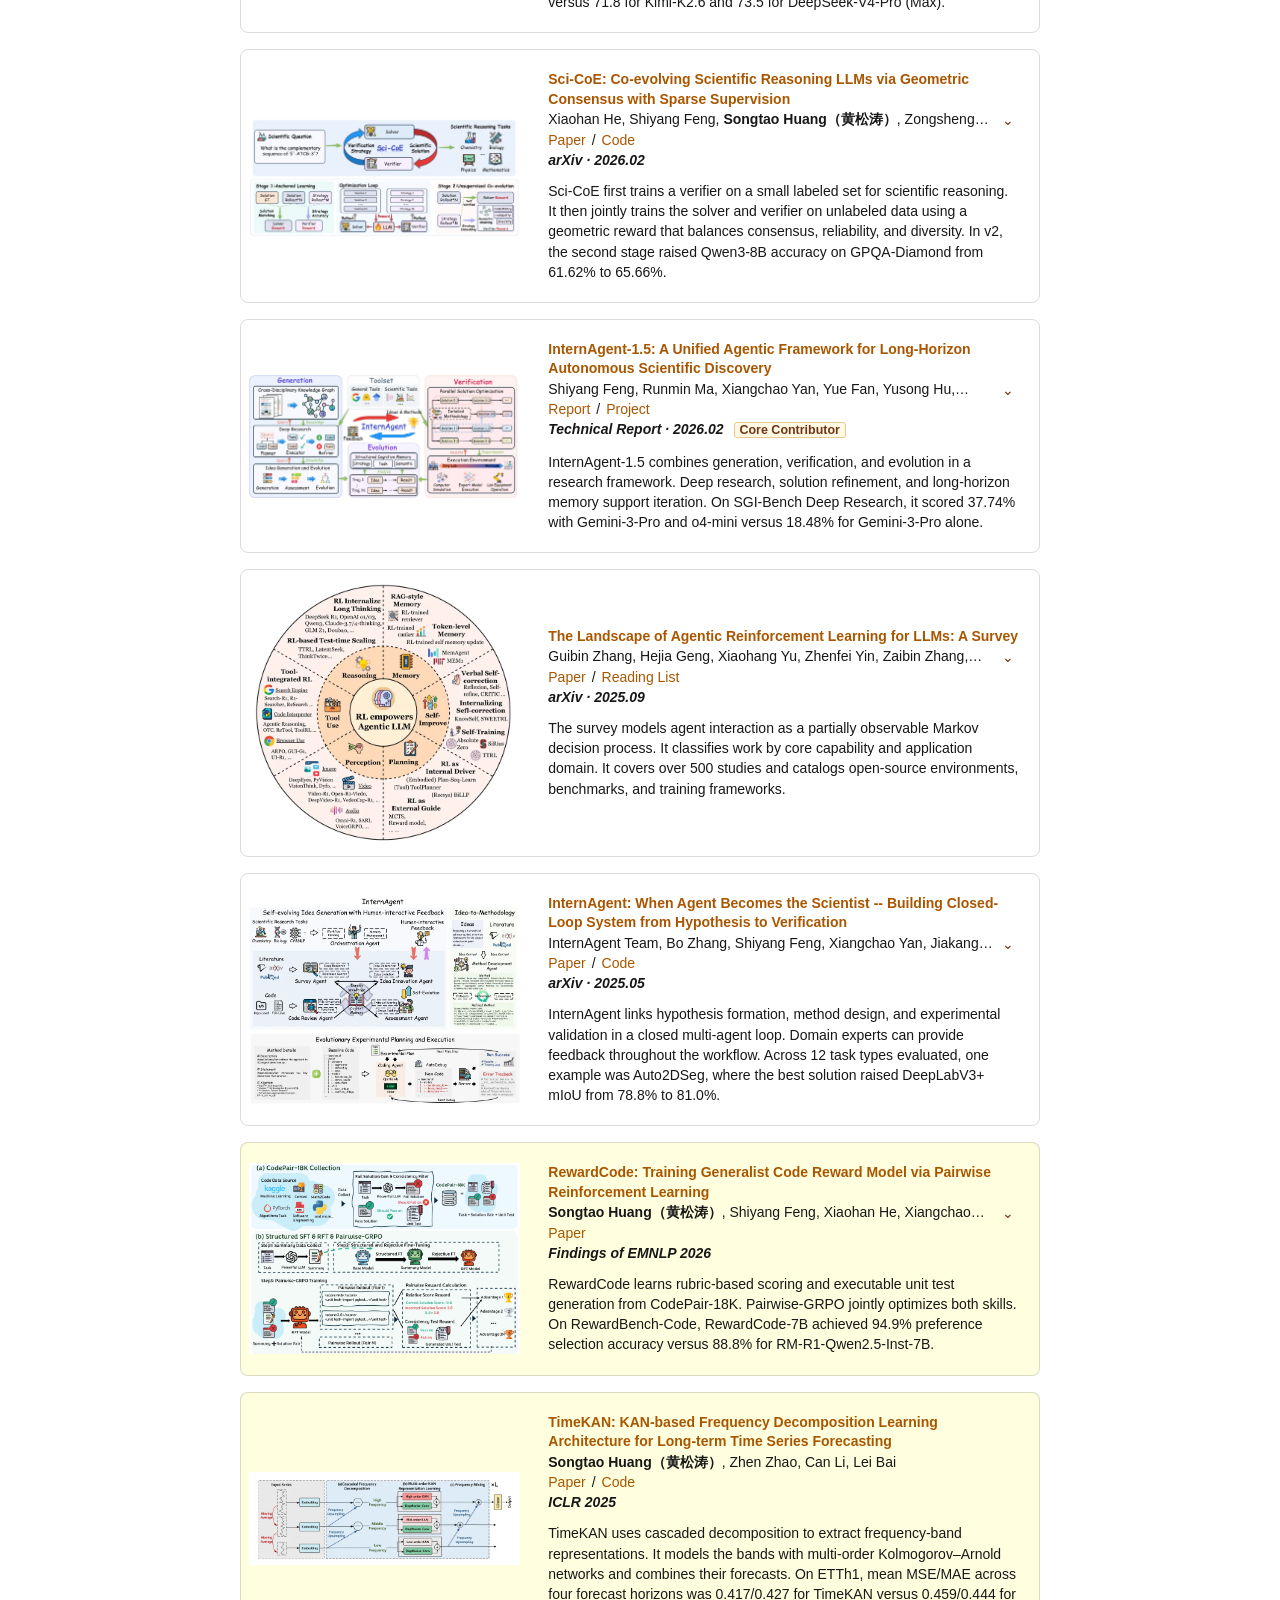
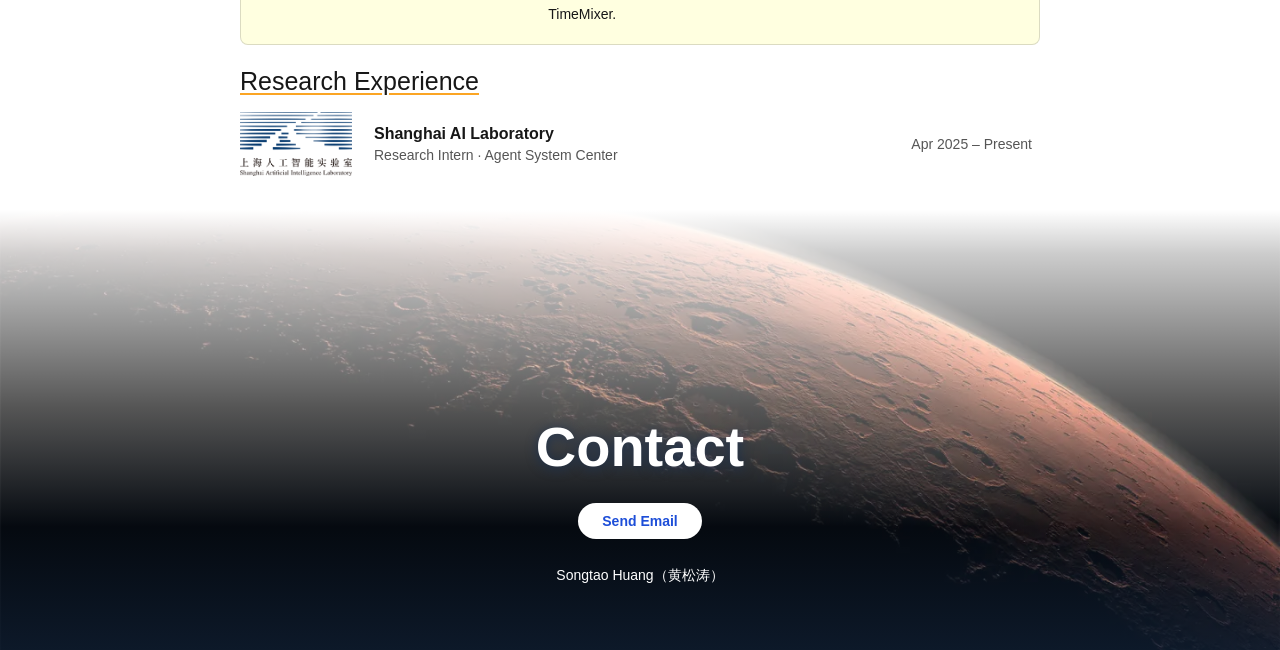
==== commit 6305a406: "Condense bilingual publication summaries" ====
--- a/index.html
+++ b/index.html
@@ -75,7 +75,7 @@
             </div>
             <div class="paper-links"><a href="https://arxiv.org/abs/2610.28578">Report</a> <span aria-hidden="true">/</span> <a href="https://huggingface.co/InternScience/Sage-A1.5">Model</a></div>
             <p class="paper-meta">Technical Report · <time datetime="2026-10">2026.10</time> <span class="core-contributor" lang="en">Core Contributor</span></p>
-            <p class="paper-description">Sage-A1.5 is a 35B mixture-of-experts model that runs subtasks in parallel using subagents with separate contexts. It monitors progress and checks evidence to revise its search strategy. Enabling subagent orchestration with the same model raised its DeepResearch Bench II score from 43.7 to 47.5 and its BrowseComp accuracy from 81.7% to 82.8%.</p>
+            <p class="paper-description">Sage-A1.5 is a 35B mixture-of-experts model that delegates parallel subtasks to subagents with separate contexts. It uses progress checks and evidence verification to refine its search. Subagent orchestration raised the same model’s DeepResearch Bench II score from 43.7 to 47.5 and BrowseComp accuracy from 81.7% to 82.8%.</p>
           </div>
         </article>
         <article class="paper featured" id="longharness" data-category="first" aria-labelledby="longharness-title">
@@ -90,7 +90,7 @@
             </div>
             <div class="paper-links"><a href="https://arxiv.org/abs/2610.13075">Paper</a></div>
             <p class="paper-meta">arXiv · <time datetime="2026-10">2026.10</time></p>
-            <p class="paper-description">LongHarness supports reasoning over corpora that exceed the model’s context window by explicitly maintaining retrieved evidence and evolving conclusions. Gaps in the current conclusions guide what to retrieve next, and new evidence strengthens or revises those conclusions. Tracking the evidence lifecycle makes updates traceable. With the same GLM-5.3-Flash model, exact match on OfficeQA Pro V1 and V2 was 60.2% and 61.1% for LongHarness, 46.6% and 42.2% for Codex, and 48.1% and 35.6% for Claude Code, respectively.</p>
+            <p class="paper-description">LongHarness maintains evidence and conclusions as explicit state for reasoning beyond the context window. Gaps in the conclusions guide retrieval, and new evidence updates those conclusions. With GLM-5.3-Flash, exact match on OfficeQA Pro V1/V2 was 60.2%/61.1% for LongHarness, 46.6%/42.2% for Codex, and 48.1%/35.6% for Claude Code.</p>
           </div>
         </article>
         <article class="paper" id="agents" data-category="report" aria-labelledby="agents-title">
@@ -105,7 +105,7 @@
             </div>
             <div class="paper-links"><a href="https://arxiv.org/abs/2606.30616">Report</a> <span aria-hidden="true">/</span> <a href="https://github.com/InternScience/Agents-A1">Project</a> <span aria-hidden="true">/</span> <a href="https://huggingface.co/InternScience/Agents-A1">Model</a></div>
             <p class="paper-meta">Technical Report · <time datetime="2026-06">2026.06</time> <span class="core-contributor" lang="en">Core Contributor</span></p>
-            <p class="paper-description">Agents-A1 is a 35B mixture-of-experts model trained on long-horizon interaction trajectories averaging 45K tokens. It combines expertise from six domains in a single model through domain-routed, multi-teacher on-policy distillation. On IFBench, Agents-A1 scored 80.6, compared with 71.8 for Kimi-K2.6 and 73.5 for DeepSeek-V4-Pro (Max).</p>
+            <p class="paper-description">Agents-A1 is a 35B mixture-of-experts model trained on interaction trajectories averaging 45K tokens. Domain-routed, multi-teacher on-policy distillation combines expertise from six domains. On IFBench, it scored 80.6 versus 71.8 for Kimi-K2.6 and 73.5 for DeepSeek-V4-Pro (Max).</p>
           </div>
         </article>
         <article class="paper" id="scicoe" data-category="other" aria-labelledby="scicoe-title">
@@ -120,7 +120,7 @@
             </div>
             <div class="paper-links"><a href="https://arxiv.org/abs/2602.12164">Paper</a> <span aria-hidden="true">/</span> <a href="https://github.com/InternScience/Sci-CoE">Code</a></div>
             <p class="paper-meta">arXiv · <time datetime="2026-02">2026.02</time></p>
-            <p class="paper-description">Sci-CoE addresses scientific reasoning tasks where verifiable feedback is scarce. It first trains a verifier on a small labeled set, then uses a geometric reward that balances consensus, reliability, and diversity to jointly train the solver and verifier on unlabeled data. In the GPQA-Diamond evaluation reported in v2, Qwen3-8B accuracy rose from 61.62% to 65.66% after the second training stage.</p>
+            <p class="paper-description">Sci-CoE first trains a verifier on a small labeled set for scientific reasoning. It then jointly trains the solver and verifier on unlabeled data using a geometric reward that balances consensus, reliability, and diversity. In v2, the second stage raised Qwen3-8B accuracy on GPQA-Diamond from 61.62% to 65.66%.</p>
           </div>
         </article>
         <article class="paper" id="internagent" data-category="report" aria-labelledby="internagent-title">
@@ -135,7 +135,7 @@
             </div>
             <div class="paper-links"><a href="https://arxiv.org/abs/2602.08990">Report</a> <span aria-hidden="true">/</span> <a href="https://github.com/InternScience/InternAgent">Project</a></div>
             <p class="paper-meta">Technical Report · <time datetime="2026-02">2026.02</time> <span class="core-contributor" lang="en">Core Contributor</span></p>
-            <p class="paper-description">InternAgent-1.5 organizes generation, verification, and evolution into three cooperating subsystems. Deep research, refinement of candidate solutions, and long-horizon memory support iterative improvement. On the SGI-Bench Deep Research task, InternAgent-1.5 using Gemini-3-Pro and o4-mini scored 37.74%, compared with 18.48% for Gemini-3-Pro alone.</p>
+            <p class="paper-description">InternAgent-1.5 combines generation, verification, and evolution in a research framework. Deep research, solution refinement, and long-horizon memory support iteration. On SGI-Bench Deep Research, it scored 37.74% with Gemini-3-Pro and o4-mini versus 18.48% for Gemini-3-Pro alone.</p>
           </div>
         </article>
         <article class="paper" id="landscape" data-category="other" aria-labelledby="landscape-title">
@@ -150,7 +150,7 @@
             </div>
             <div class="paper-links"><a href="https://arxiv.org/abs/2509.02547">Paper</a> <span aria-hidden="true">/</span> <a href="https://github.com/xhyumiracle/Awesome-AgenticLLM-RL-Papers">Reading List</a></div>
             <p class="paper-meta">arXiv · <time datetime="2025-09">2025.09</time></p>
-            <p class="paper-description">This survey frames multi-step interaction by LLM agents as a partially observable Markov decision process. It organizes more than 500 studies by core capability and application domain, covering planning, tool use, memory, and self-improvement. It also catalogs open-source environments, benchmarks, and training frameworks.</p>
+            <p class="paper-description">The survey models agent interaction as a partially observable Markov decision process. It classifies work by core capability and application domain. It covers over 500 studies and catalogs open-source environments, benchmarks, and training frameworks.</p>
           </div>
         </article>
         <article class="paper" id="internagent-original" data-category="other" aria-labelledby="internagent-original-title">
@@ -165,7 +165,7 @@
             </div>
             <div class="paper-links"><a href="https://arxiv.org/abs/2505.16938">Paper</a> <span aria-hidden="true">/</span> <a href="https://github.com/Alpha-Innovator/NovelSeek">Code</a></div>
             <p class="paper-meta">arXiv · <time datetime="2025-05">2025.05</time></p>
-            <p class="paper-description">InternAgent is a closed-loop multi-agent framework that connects hypothesis formation, method design, and experimental validation, with domain experts able to provide feedback throughout. The paper evaluates 12 types of research tasks. On Auto2DSeg, a 2D semantic segmentation task, the best solution improved the DeepLabV3+ baseline mIoU from 78.8% to 81.0%.</p>
+            <p class="paper-description">InternAgent links hypothesis formation, method design, and experimental validation in a closed multi-agent loop. Domain experts can provide feedback throughout the workflow. Across 12 task types evaluated, one example was Auto2DSeg, where the best solution raised DeepLabV3+ mIoU from 78.8% to 81.0%.</p>
           </div>
         </article>
         <article class="paper featured" id="rewardcode" data-category="first" aria-labelledby="rewardcode-title">
@@ -180,7 +180,7 @@
             </div>
             <div class="paper-links"><a href="https://aclanthology.org/2026.findings-emnlp.448/">Paper</a></div>
             <p class="paper-meta">Findings of EMNLP 2026</p>
-            <p class="paper-description">RewardCode combines rubric-based scoring with executable unit tests. It trains a general-purpose code reward model on the code preference pairs and unit tests in CodePair-18K and jointly optimizes scoring and test generation with Pairwise-GRPO. On RewardBench-Code, RewardCode-7B achieved 94.9% preference selection accuracy, compared with 88.8% for RM-R1-Qwen2.5-Inst-7B.</p>
+            <p class="paper-description">RewardCode learns rubric-based scoring and executable unit test generation from CodePair-18K. Pairwise-GRPO jointly optimizes both skills. On RewardBench-Code, RewardCode-7B achieved 94.9% preference selection accuracy versus 88.8% for RM-R1-Qwen2.5-Inst-7B.</p>
           </div>
         </article>
         <article class="paper featured" id="timekan" data-category="first" aria-labelledby="timekan-title">
@@ -195,7 +195,7 @@
             </div>
             <div class="paper-links"><a href="https://arxiv.org/abs/2502.06910">Paper</a> <span aria-hidden="true">/</span> <a href="https://github.com/huangst21/TimeKAN">Code</a></div>
             <p class="paper-meta">ICLR 2025</p>
-            <p class="paper-description">TimeKAN uses cascaded decomposition to extract representations for different frequency bands, models them with multi-order Kolmogorov–Arnold networks, and combines the band-level forecasts. On ETTh1, averaged over 96-, 192-, 336-, and 720-step forecast horizons, TimeKAN achieved an MSE of 0.417 and an MAE of 0.427, compared with 0.459 and 0.444 for TimeMixer.</p>
+            <p class="paper-description">TimeKAN uses cascaded decomposition to extract frequency-band representations. It models the bands with multi-order Kolmogorov–Arnold networks and combines their forecasts. On ETTh1, mean MSE/MAE across four forecast horizons was 0.417/0.427 for TimeKAN versus 0.459/0.444 for TimeMixer.</p>
           </div>
         </article>
       </div>
